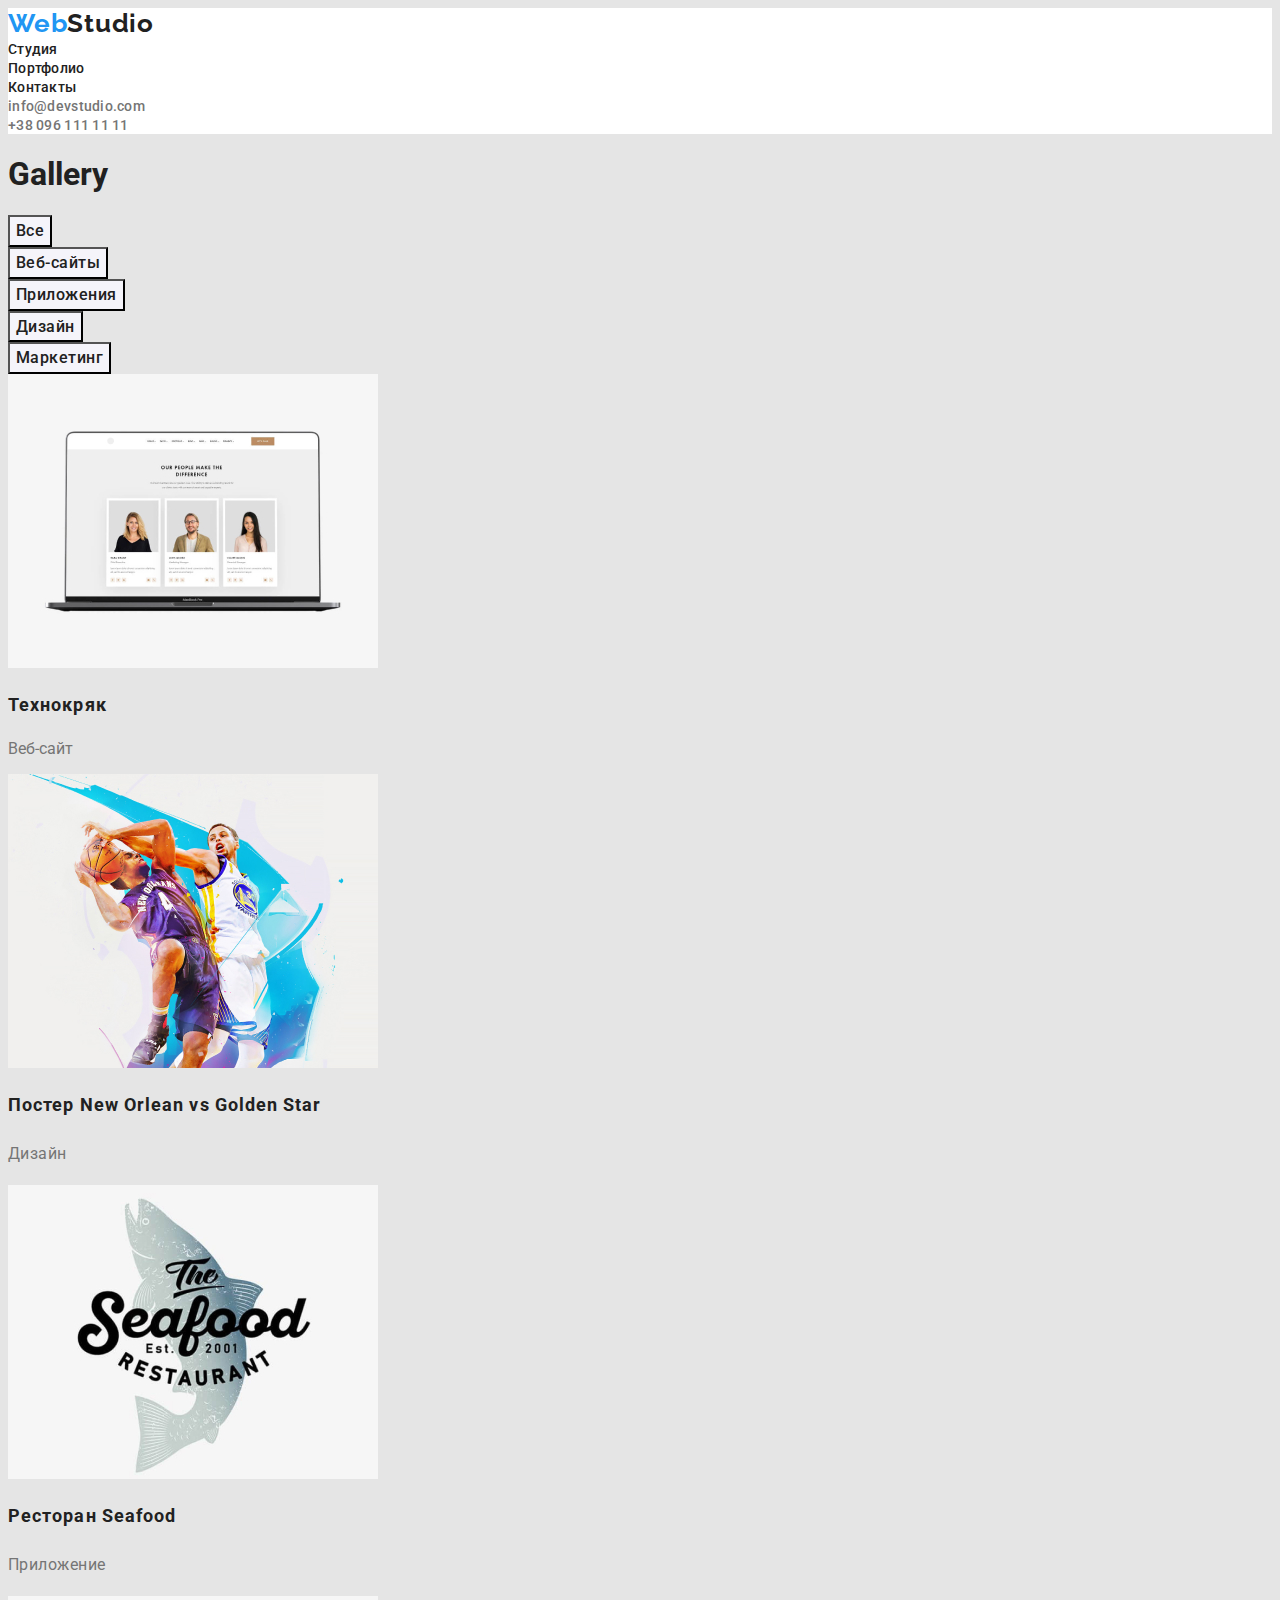
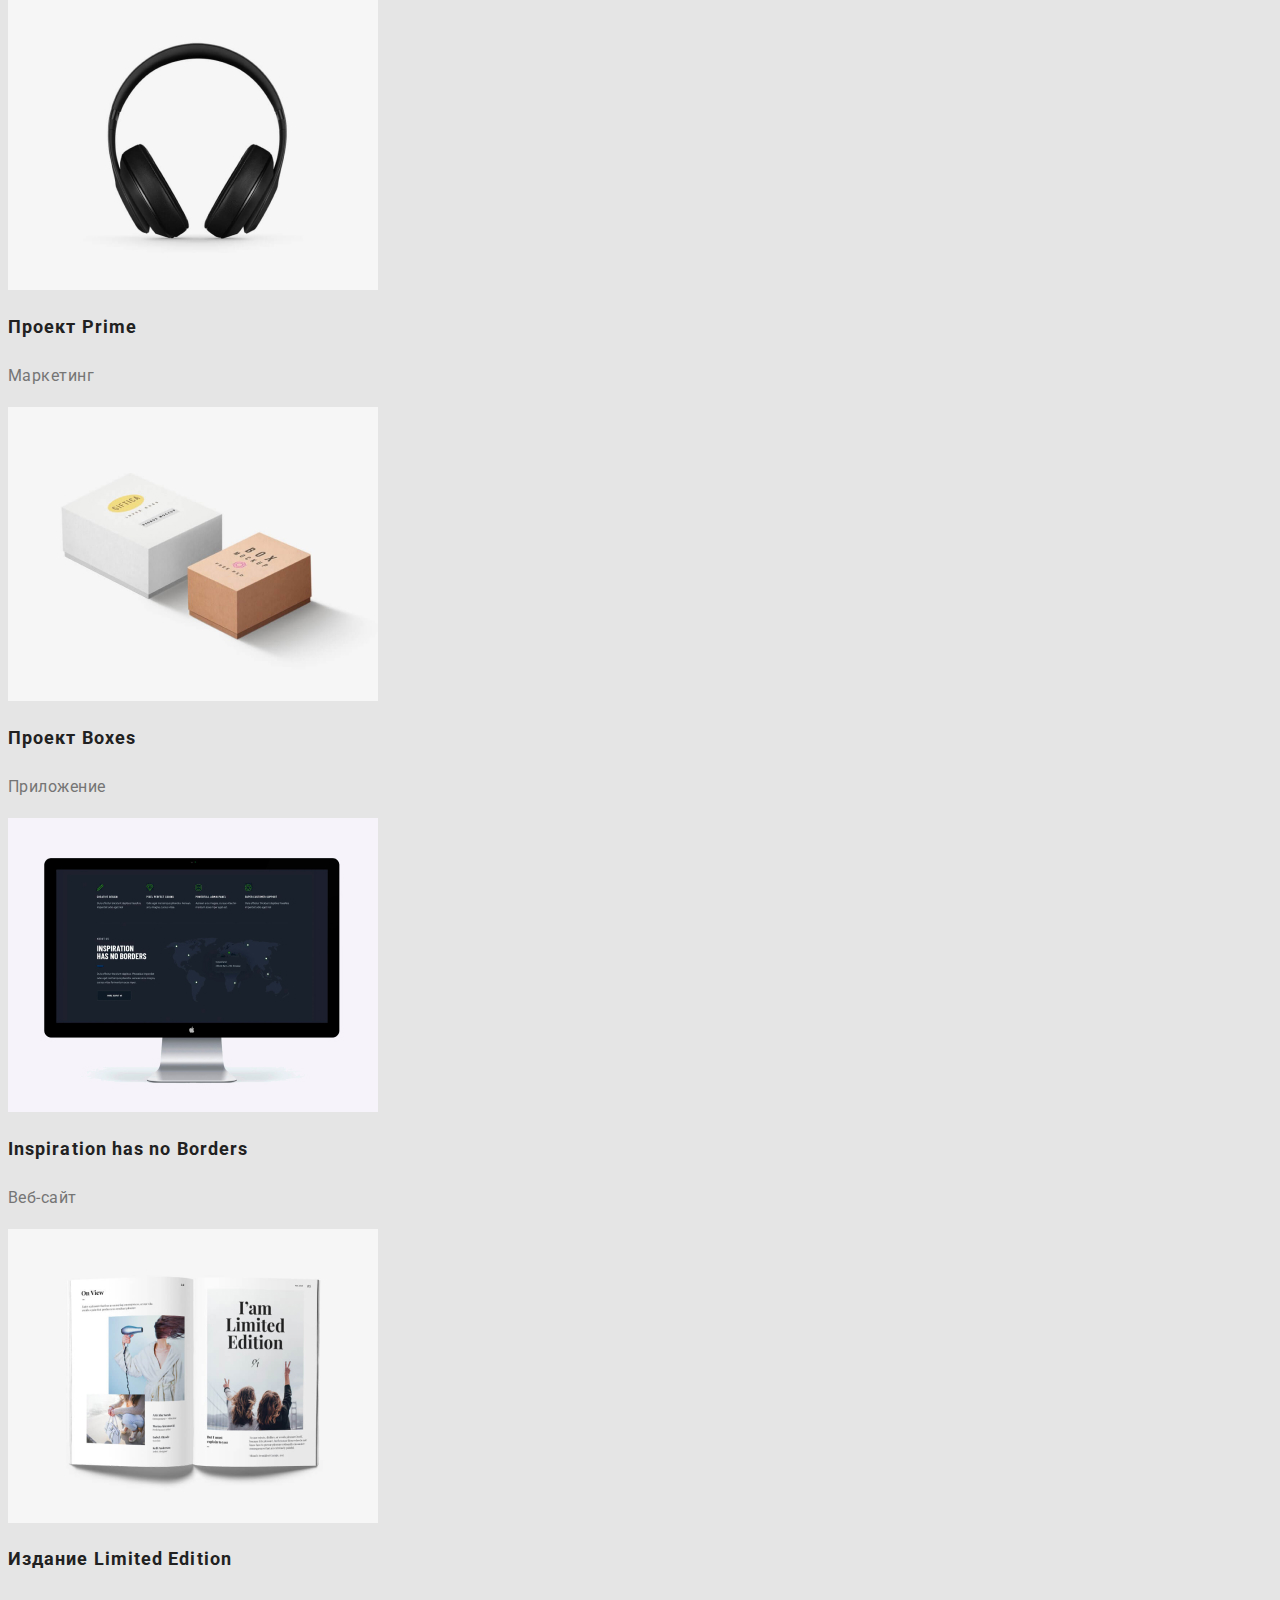
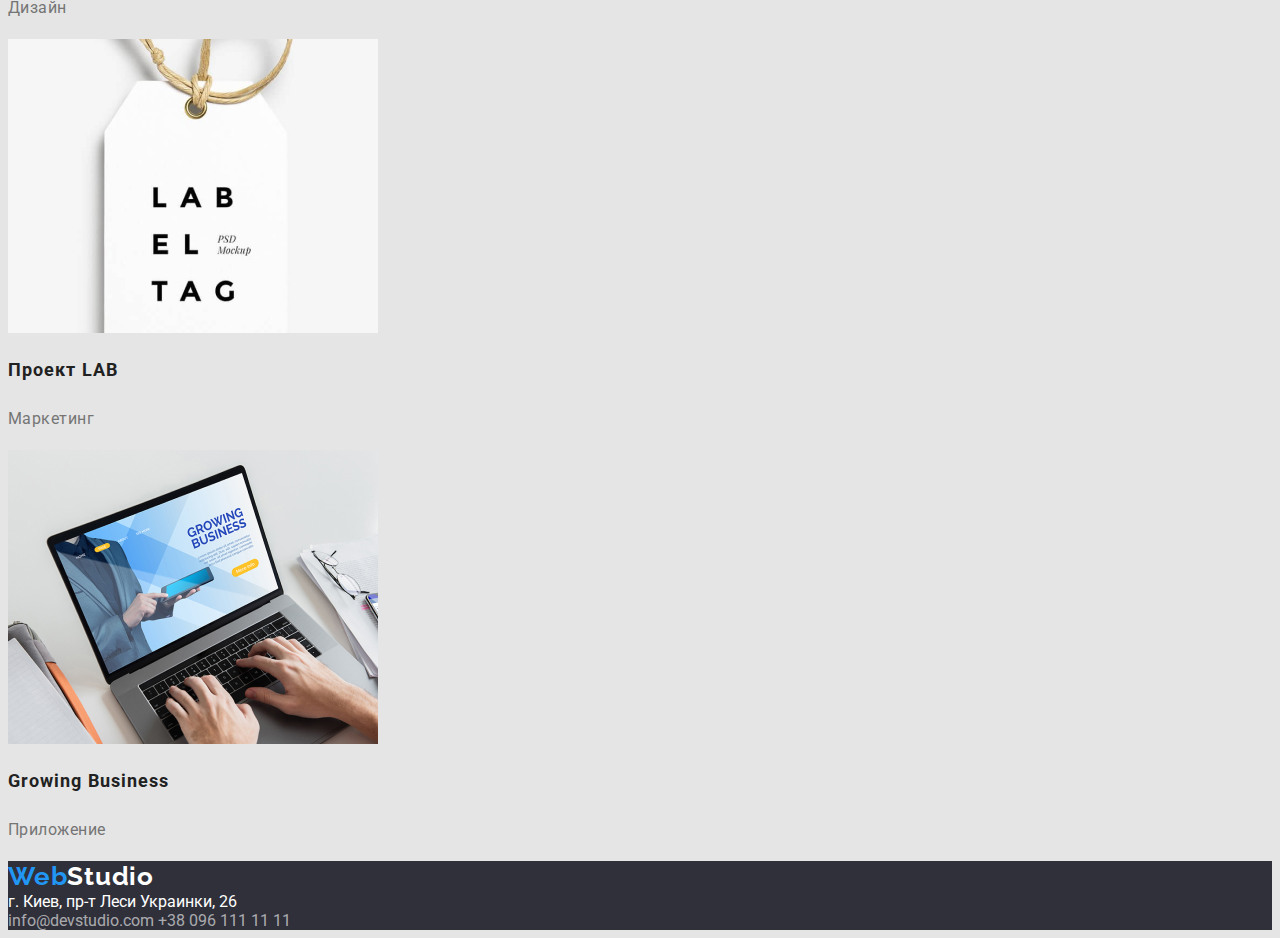
==== portfolio.html @ 5250d7eb "Добавляет разметку и стили ДЗ №2" ====
<!DOCTYPE html>
<html lang="ru">
<head>
    <meta charset="UTF-8">
    <meta name="viewport" content="width=device-width, initial-scale=1.0">
    <title>WebStudio</title>
    <link href="https://fonts.googleapis.com/css2?family=Raleway:wght@700&family=Roboto:wght@400;500;700;900&display=swap"
        rel="stylesheet">
    <link rel="stylesheet" href="./css/styles.css">
</head>
<body>
    <header>
        <nav>
            <a class="link logo header-logo" href="/"><span class="logo-color">Web</span>Studio </a>
    
            <ul class="navigation list">
                <li>
                    <a class="link" href="./index.html">Студия</a>
                </li>
                <li>
                    <a class="link" href="./portfolio.html">Портфолио</a>
                </li>
                <li>
                    <a class="link" href="">Контакты</a>
                </li>
            </ul>
        </nav>
        <ul class="contacts list">
            <li>
                <a class="link" href="mailto:info@devstudio.com">info@devstudio.com</a>
            </li>
            <li>
                <a class="link" href="tel:+380961111111">+38 096 111 11 11</a>
            </li>
        </ul>
    </header>

        <main>
            <section>
                <h1>Gallery</h1>
                <!--Filters-->
                <ul class="list">
                    <li>
                        <button type="button" class="filter-button">Все</button>
                    </li>
                    <li>
                        <button type="button" class="filter-button">Веб-сайты</button>
                    </li>
                    <li>
                        <button type="button" class="filter-button">Приложения</button>
                    </li>
                    <li>
                        <button type="button" class="filter-button">Дизайн</button>
                    </li>
                    <li>
                        <button type="button" class="filter-button">Маркетинг</button>
                    </li>
                </ul>

            <!--Gallery-->

                <ul class="list">
                    <li>
                        <a class="link" href="">
                            <img src="./images/techno.jpg" alt="Заставка проекта Технокряк">
                            <h2 class="example-title">Технокряк</h2>
                            <p class="text">Веб-сайт</p>
                        </a>
                    </li>
                    <li>
                        <a class="link" href="">
                            <img src="./images/ball.jpg" alt="Заставка проекта Постер New Orlean vs Golden Star">
                            <h2 class="example-title">Постер New Orlean vs Golden Star</h2>
                            <p class="exaple-text text">Дизайн</p>
                        </a>
                    </li>
                    <li>
                        <a class="link" href="">
                            <img src="./images/sea_food.jpg" alt="Заставка проекта Ресторан Seafood">
                            <h2 class="example-title">Ресторан Seafood</h2>
                            <p class="exaple-text text">Приложение</p>
                        </a>
                    </li>
                    <li>
                        <a class="link" href="">
                            <img src="./images/prime.jpg" alt="Заставка проекта Prime">
                            <h2 class="example-title">Проект Prime</h2>
                            <p class="exaple-text text">Маркетинг</p>
                        </a>
                    </li>
                    <li>
                        <a class="link" href="">
                            <img src="./images/boxes.jpg" alt="Заставка проекта Boxes">
                            <h2 class="example-title">Проект Boxes</h2>
                            <p class="exaple-text text">Приложение</p>
                        </a>
                    </li>
                    <li>
                        <a class="link" href="">
                            <img src="./images/monitor.jpg" alt="Заставка проекта Inspiration has no Borders">
                            <h2 class="example-title">Inspiration has no Borders</h2>
                            <p class="exaple-text text">Веб-сайт</p>
                        </a>
                    </li>
                    <li>
                        <a class="link" href="">
                            <img src="./images/limited.jpg" alt="Заставка проекта Издание Limited Edition">
                            <h2 class="example-title">Издание Limited Edition</h2>
                            <p class="exaple-text text">Дизайн</p>
                        </a>
                    </li>
                    <li>
                        <a class="link" href="">
                            <img src="./images/lab.jpg" alt="Заставка проекта LAB">
                            <h2 class="example-title">Проект LAB</h2>
                            <p class="exaple-text text">Маркетинг</p>
                        </a>
                    </li>
                    <li>
                        <a class="link" href="">
                            <img src="./images/growing.jpg" alt="Заставка проекта Growing Business">
                            <h2 class="example-title">Growing Business</h2>
                            <p class="exaple-text text">Приложение</p>
                        </a>
                    </li>
                </ul>
            </section>
        </main>

    <footer>
        <a class="link logo footer-logo" href="/"><span class="logo-color">Web</span>Studio </a>
        <address>
            <a class="address link" href="https://goo.gl/maps/uTAoeyb3CEd54Pja7" target="_blank">г. Киев, пр-т Леси
                Украинки, 26</a>
        </address>
        <a class="footer-contact link" href="mailto:info@devstudio.com">info@devstudio.com</a>
        <a class="footer-contact link" href="tel:+380961111111">+38 096 111 11 11</a>
    </footer>
</body>
</html>
---- css/styles.css ----
/* Палитра
цвет текста color: #757575;
цвет заголовков color: #212121;
цвет акцента color: #2196F3;
цвет фона main: #E5E5E5;
цвет шапки и заголовка героя:#FFFFFF;
цвет фона футера и геря: #2F303A;
цвет фильтров:#F5F4FA;
цвет контактов в футере:rgba(255, 255, 255, 0.6);
 */

:root {
  --primary-text-color: #757575;
  --title-text-color: #212121;
  --accent-color: #2196f3;
  --bg-main: #e5e5e5;
  --white: #ffffff;
  --footer-contact-color: rgba(255, 255, 255, 0.6);
  --bg-dark: #2f303a;
  --secondary-bg-color: #f5f4fa;
}

body {
  background-color: var(--bg-main);
  color: var(--title-text-color);
  font-family: 'Roboto', sans-serif;
}

header {
  background-color: var(--white);
}

.link {
  text-decoration: none;
}

.list {
  list-style: none;
  padding: 0;
  margin: 0;
}

.logo-color {
  color: var(--accent-color);
}

.logo {
  font-family: 'Raleway', sans-serif;
  font-weight: 700;
  font-size: 26px;
  line-height: 1.192;
  letter-spacing: 0.03em;
}
.header-logo {
  color: var(--title-text-color);
}

.navigation .link {
  color: var(--title-text-color);
}

.text {
  color: var(--primary-text-color);
}

.contacts .link {
  color: var(--primary-text-color);
}

.navigation .link,
.contacts .link {
  font-family: 'Roboto', sans-serif;
  font-weight: 500;
  font-size: 14px;
  line-height: 1.142;
  letter-spacing: 0.02em;
}

.navigation .link:hover,
.contacts .link:hover,
.navigation .link:focus,
.contacts .link:focus {
  color: var(--accent-color);
}

.address,
.footer-logo {
  color: var(--white);
}

.address {
  font-style: normal;
}
.footer-contact {
  color: var(--footer-contact-color);
}

.footer-contact:hover,
.address:hover,
.footer-contact:focus,
.address:focus {
  color: var(--accent-color);
}

footer {
  background-color: var(--bg-dark);
}

.hero-title,
.hero-button {
  color: var(--white);
}

.hero-title {
  font-weight: 900;
  font-size: 44px;
  line-height: 1.36;
  text-align: center;
  letter-spacing: 0.06em;
  text-transform: uppercase;
}

.hero-button {
  font-weight: 700;
  font-size: 16px;
  line-height: 1.87;

  color: var(--white);
  background-color: var(--accent-color);
}

.hero-button:hover,
.hero-button:focus {
  color: var(--accent-color);
  background-color: var(--white);
}

.hero {
  background-color: var(--bg-dark);
}

.benefit-title {
  font-weight: 700;
  font-size: 14px;
  line-height: 1.142;
  letter-spacing: 0.03em;
  text-transform: uppercase;
}

.benefit-text {
  font-size: 14px;
  line-height: 1.71;
  letter-spacing: 0.03em;
}

.team {
  background-color: var(--secondary-bg-color);
}

.work-title,
.team-title {
  font-weight: 700;
  font-size: 36px;
  line-height: 1.166;
  text-align: center;
  letter-spacing: 0.03em;
}

.name-title {
  font-weight: 500;
}

.name-title,
.profession {
  font-size: 16px;
  line-height: 1.1875;
  text-align: center;
  letter-spacing: 0.03em;
}

.filter-button {
  font-family: inherit;
  font-weight: 500;
  font-size: 16px;
  line-height: 1.62;
  text-align: center;
  letter-spacing: 0.03em;

  background-color: var(--secondary-bg-color);
  color: var(--title-text-color);
}

.filter-button:hover,
.filter-button:focus {
  background-color: var(--accent-color);
  color: var(--white);
}

.example-title {
  font-weight: 700;
  font-size: 18px;
  line-height: 2;
  letter-spacing: 0.06em;

  color: var(--title-text-color);
}

.exaple-text {
  font-size: 16px;
  line-height: 1.87;
  letter-spacing: 0.03em;
}
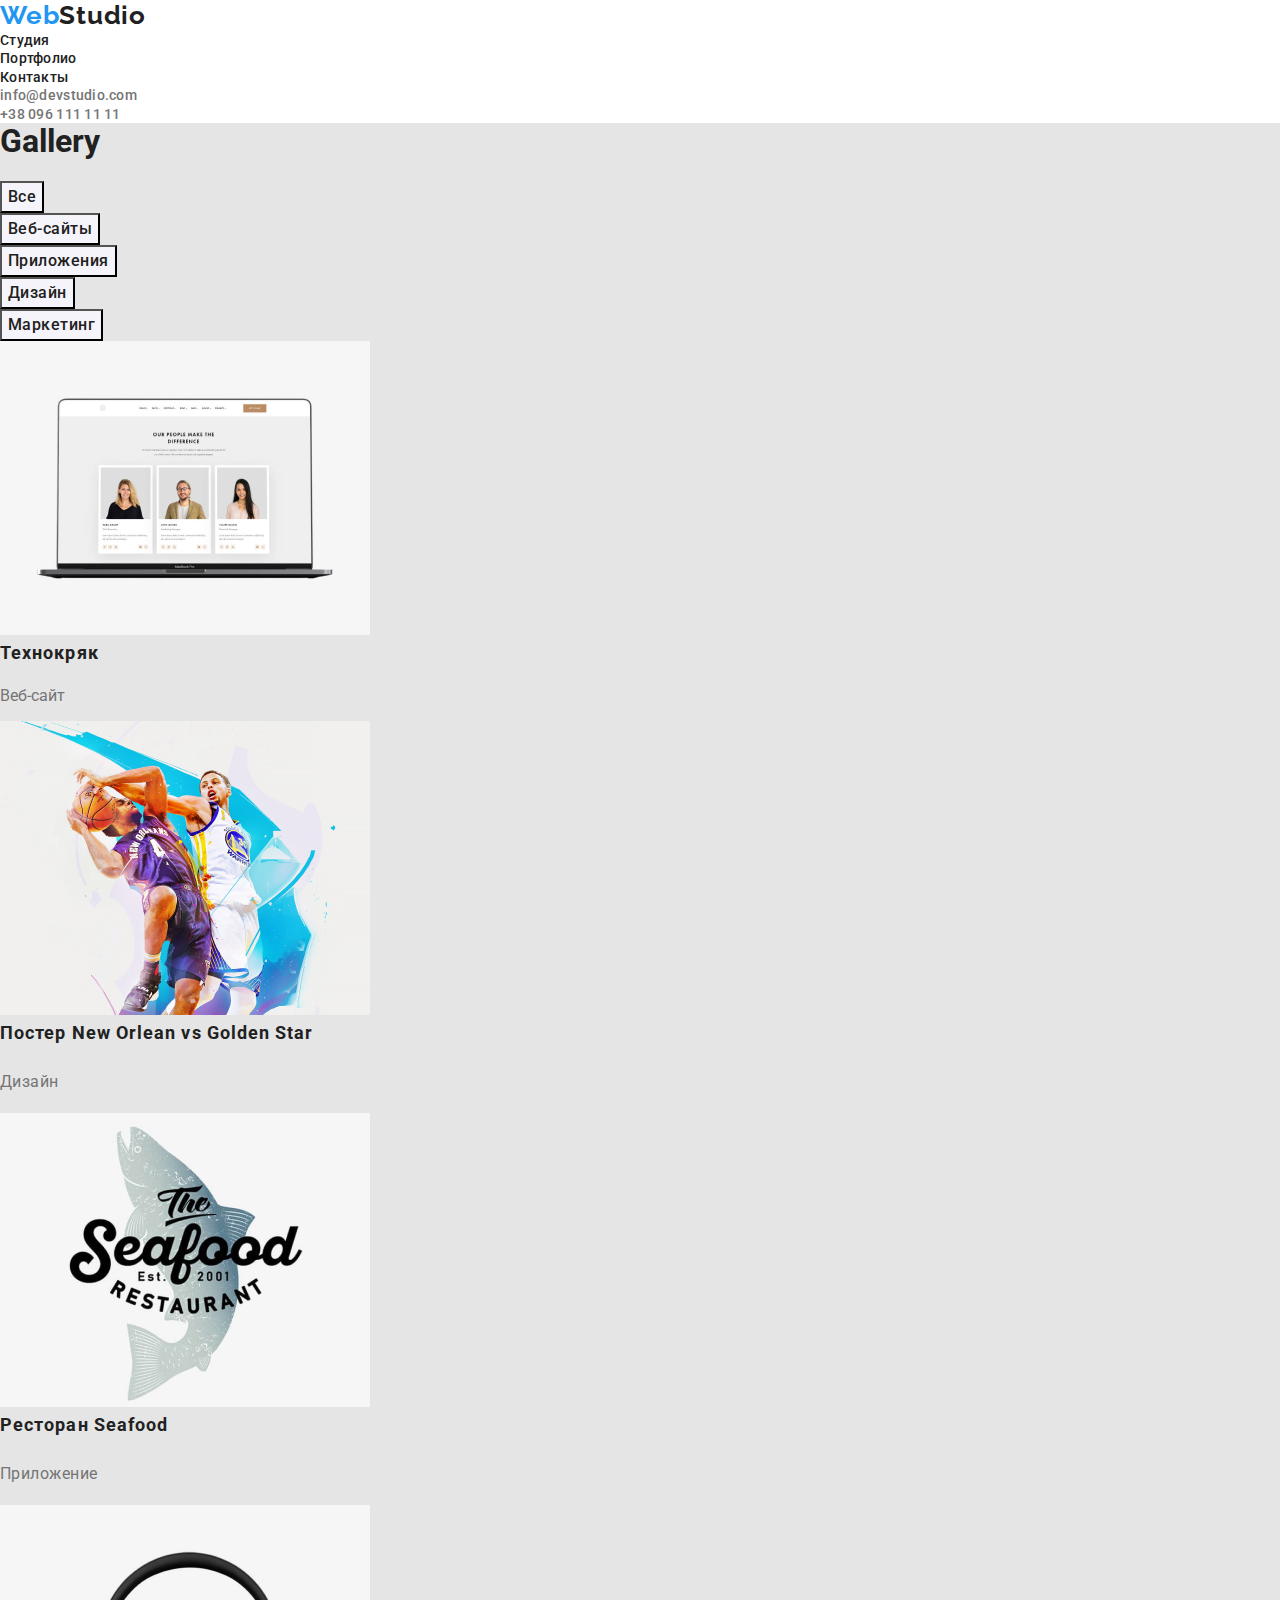
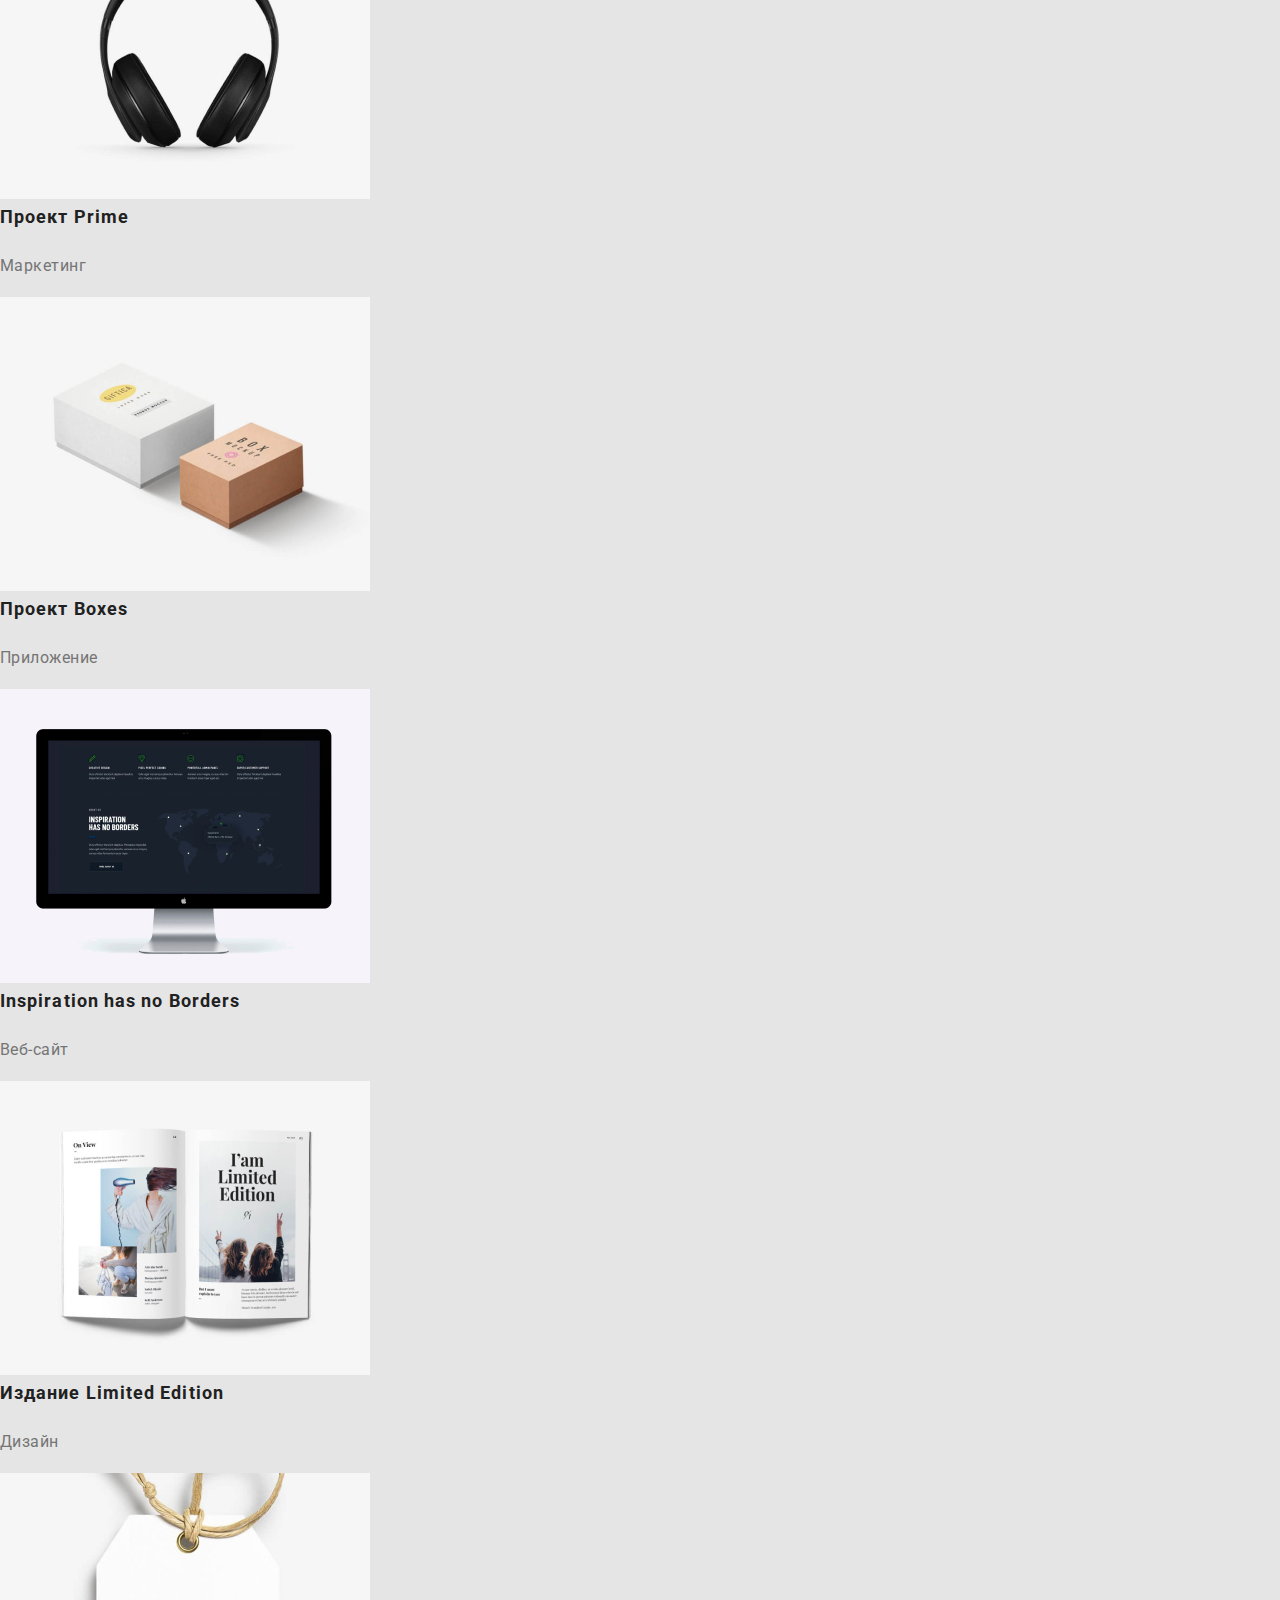
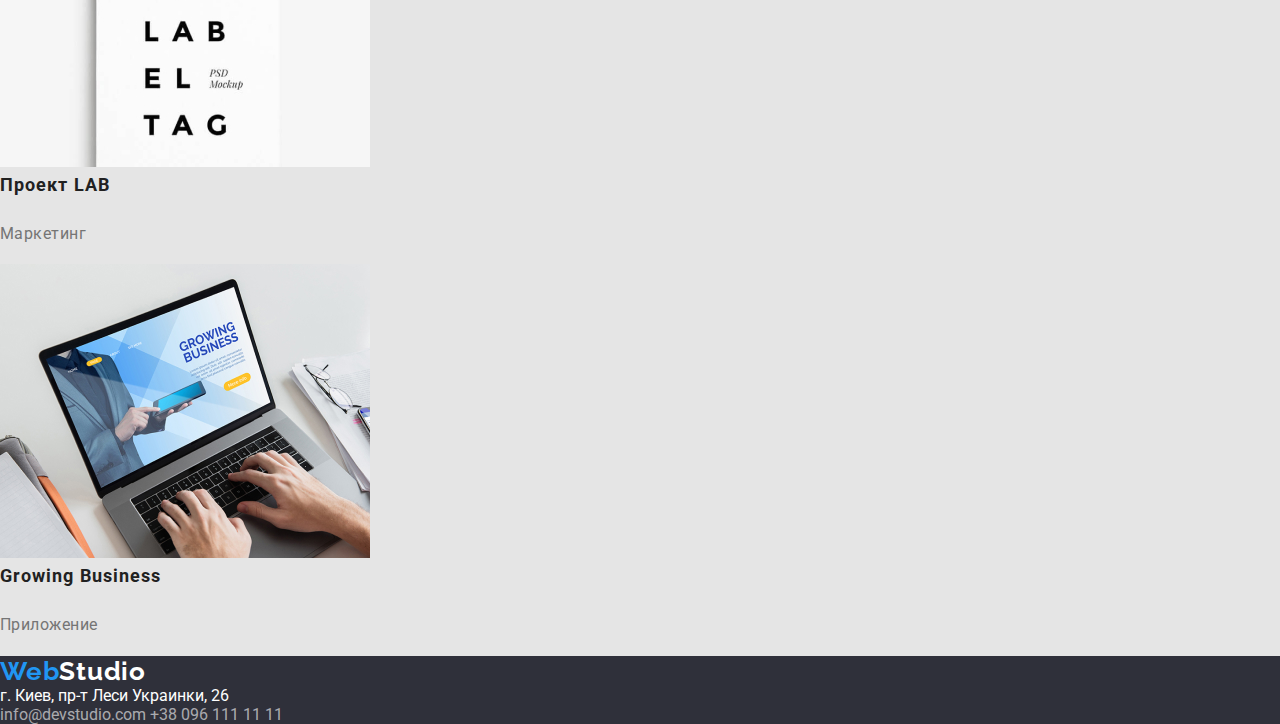
==== commit 70d5ca37: "Добавляет нормализацию" ====
--- a/portfolio.html
+++ b/portfolio.html
@@ -6,6 +6,7 @@
     <title>WebStudio</title>
     <link href="https://fonts.googleapis.com/css2?family=Raleway:wght@700&family=Roboto:wght@400;500;700;900&display=swap"
         rel="stylesheet">
+    <link rel="stylesheet" href="https://cdnjs.cloudflare.com/ajax/libs/modern-normalize/1.0.0/modern-normalize.css">
     <link rel="stylesheet" href="./css/styles.css">
 </head>
 <body>
--- a/css/styles.css
+++ b/css/styles.css
@@ -20,6 +20,30 @@
   --secondary-bg-color: #f5f4fa;
 }
 
+html {
+  box-sizing: border-box;
+}
+
+*,
+*::before,
+*::after {
+  box-sizing: inherit;
+}
+
+h1,
+h2,
+h3,
+h4,
+h5 {
+  margin-top: 0;
+}
+
+img {
+  display: block;
+  max-width: 100%;
+  height: auto;
+}
+
 body {
   background-color: var(--bg-main);
   color: var(--title-text-color);
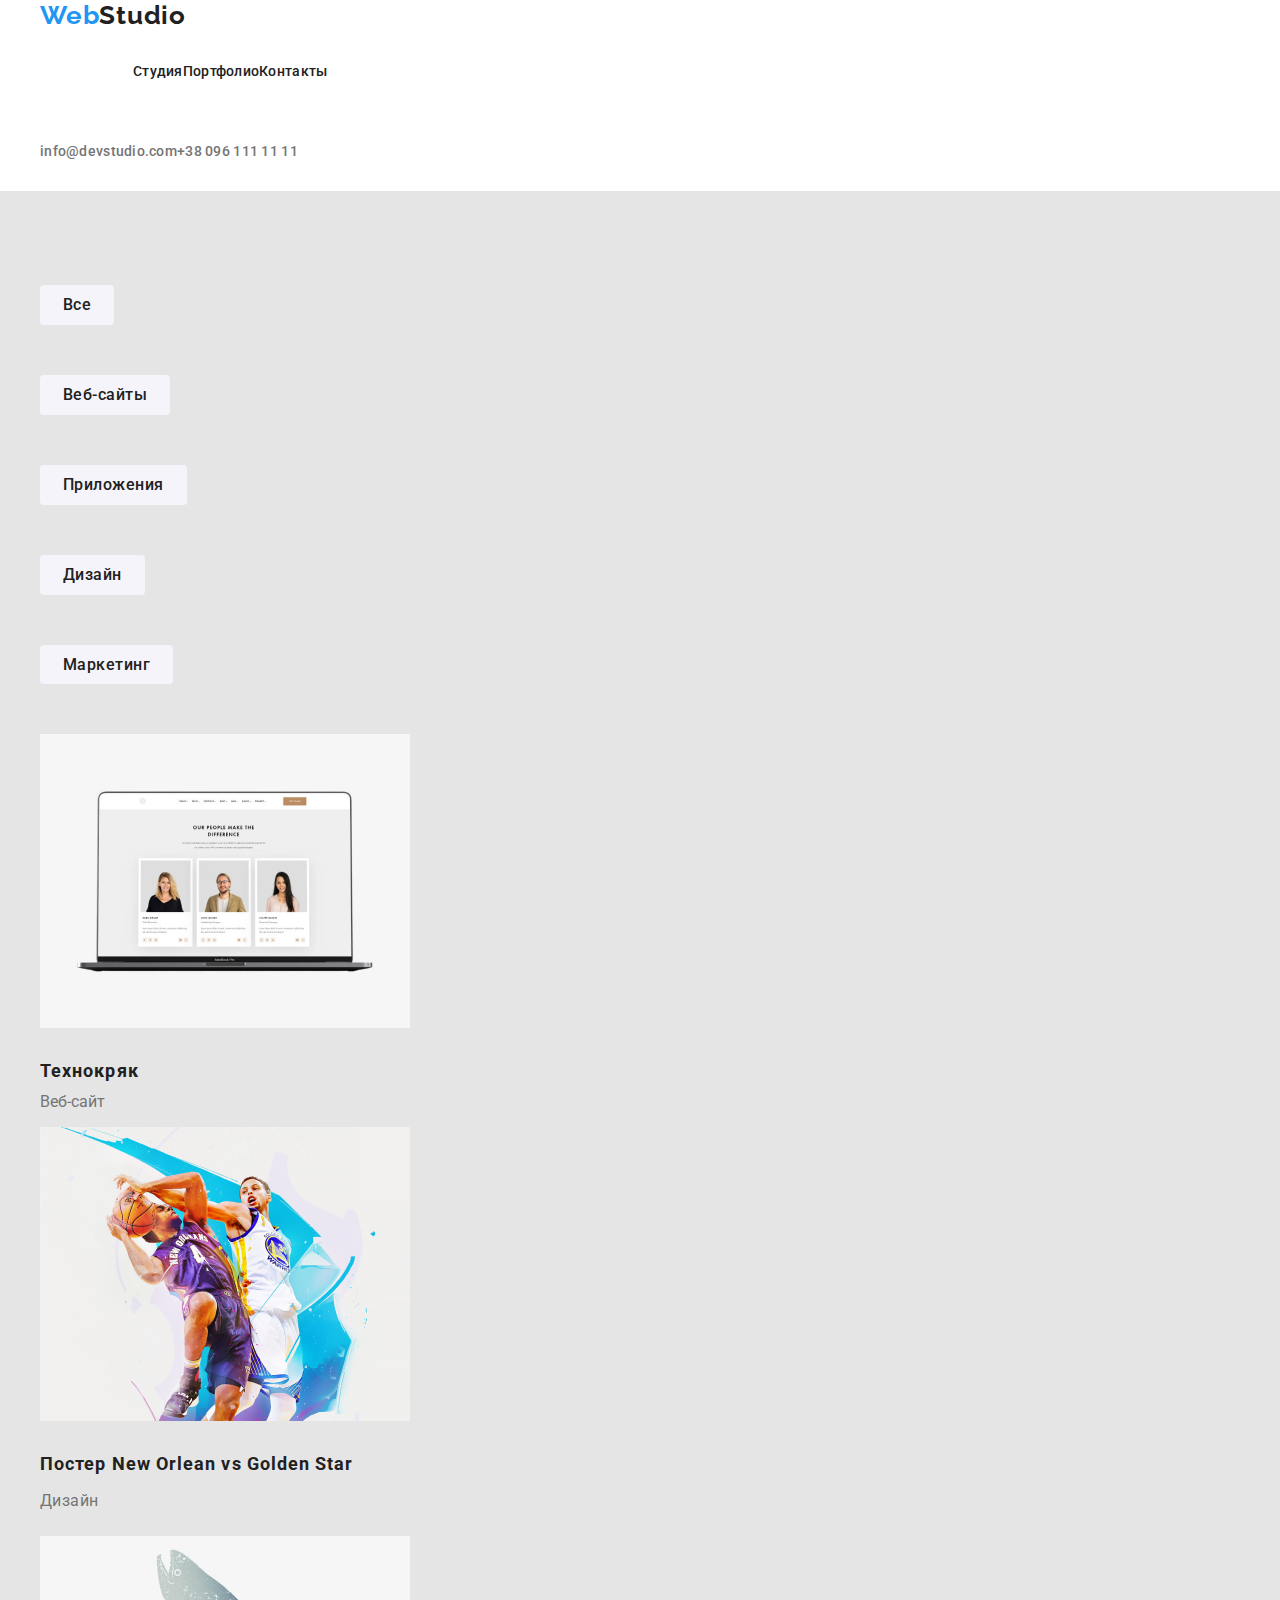
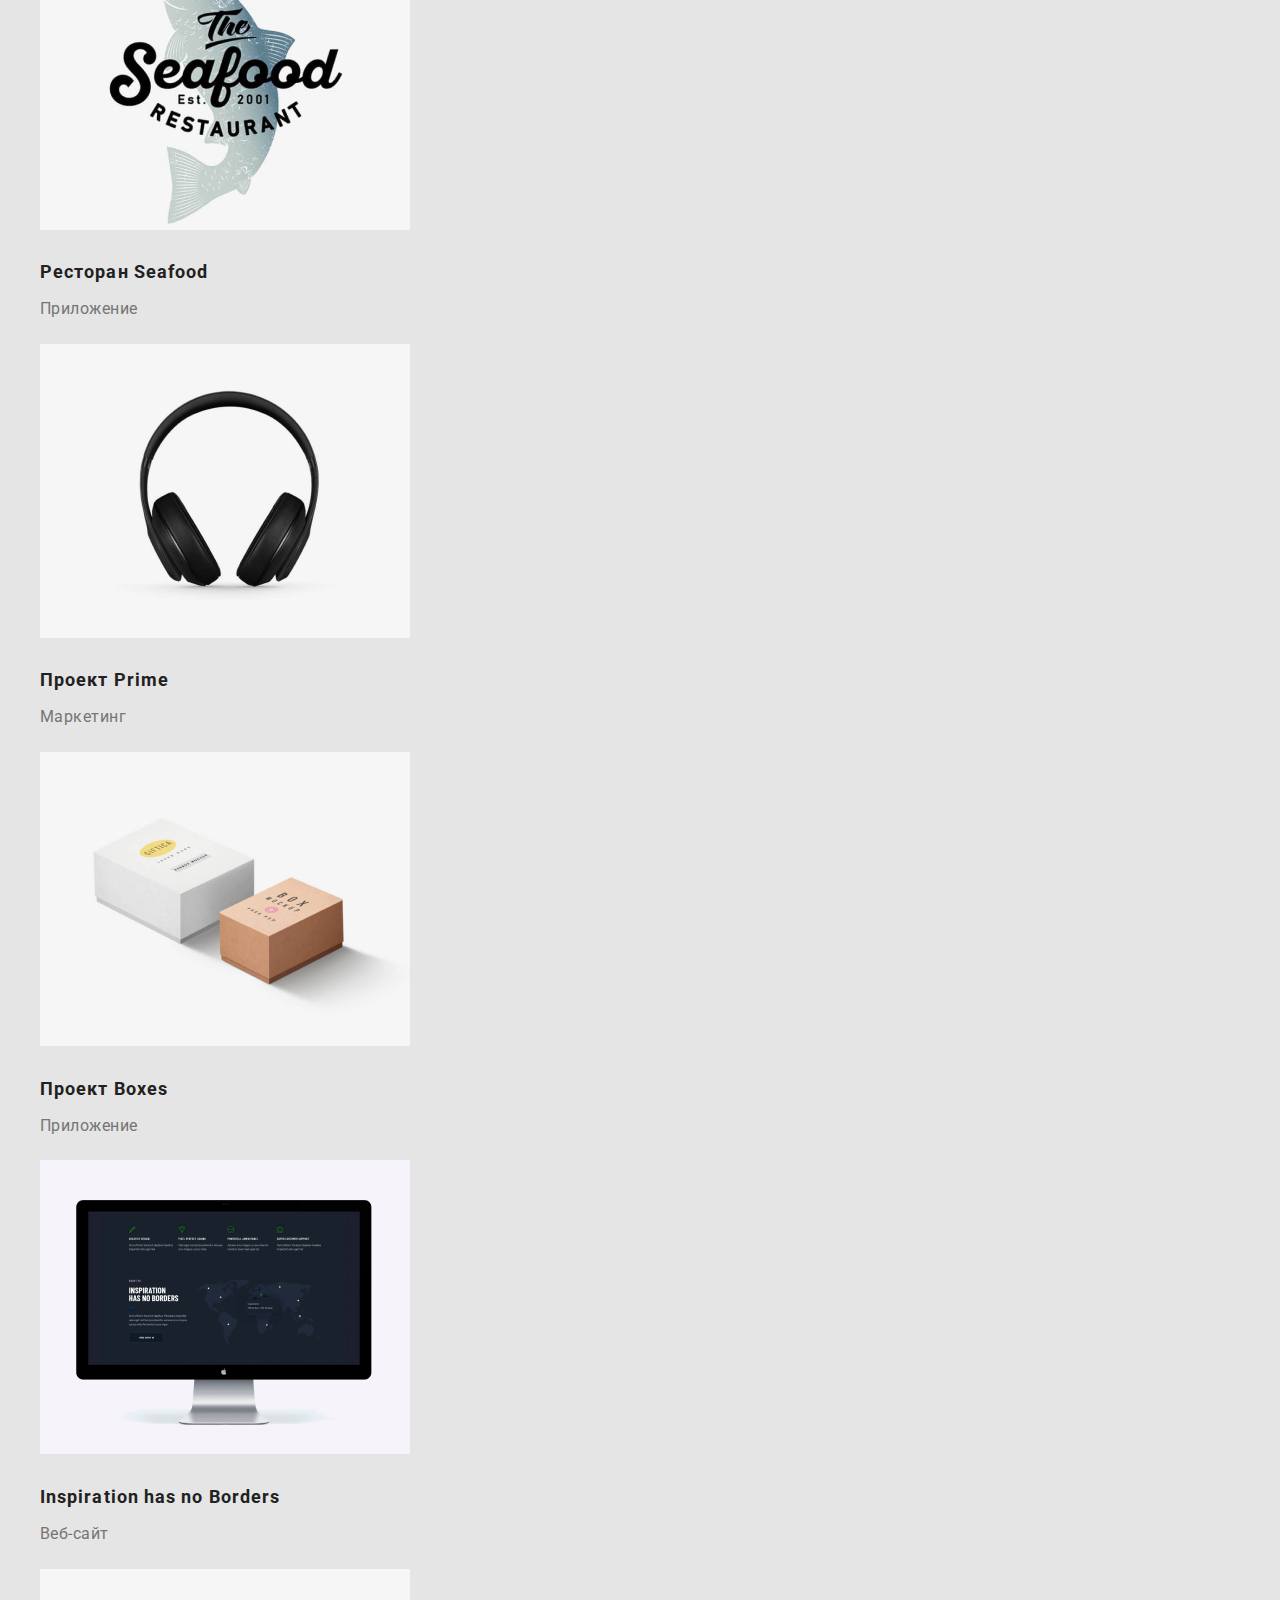
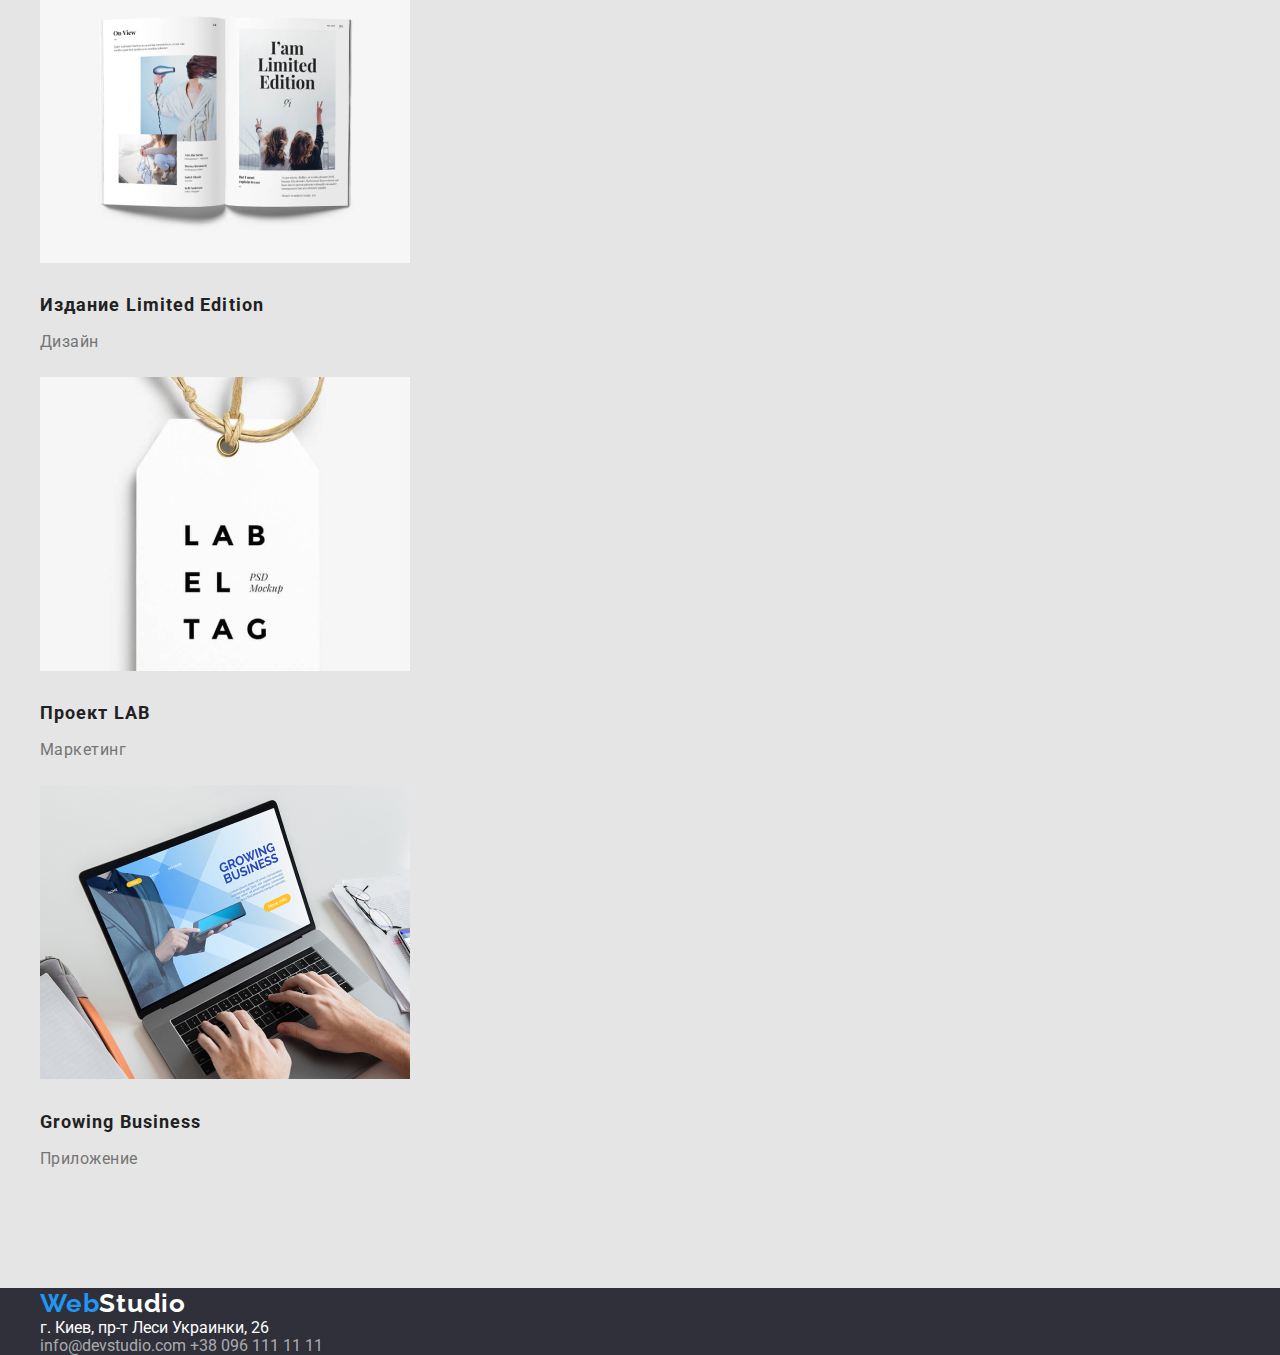
==== commit 4639f4d4: "Добавляет флекс в хедер и преимущества, размечает герои" ====
--- a/portfolio.html
+++ b/portfolio.html
@@ -11,34 +11,37 @@
 </head>
 <body>
     <header>
-        <nav>
-            <a class="link logo header-logo" href="/"><span class="logo-color">Web</span>Studio </a>
-    
-            <ul class="navigation list">
+        <div class="container">
+            <nav>
+                <a class="link logo header-logo" href="/"><span class="logo-color">Web</span>Studio
+                </a>
+                <ul class="navigation list">
+                    <li>
+                        <a class="link" href="./index.html">Студия</a>
+                    </li>
+                    <li>
+                        <a class="link" href="./portfolio.html">Портфолио</a>
+                    </li>
+                    <li>
+                        <a class="link" href="">Контакты</a>
+                    </li>
+                </ul>
+            </nav>
+            <ul class="contacts list">
                 <li>
-                    <a class="link" href="./index.html">Студия</a>
+                    <a class="link" href="mailto:info@devstudio.com">info@devstudio.com</a>
                 </li>
                 <li>
-                    <a class="link" href="./portfolio.html">Портфолио</a>
-                </li>
-                <li>
-                    <a class="link" href="">Контакты</a>
+                    <a class="link" href="tel:+380961111111">+38 096 111 11 11</a>
                 </li>
             </ul>
-        </nav>
-        <ul class="contacts list">
-            <li>
-                <a class="link" href="mailto:info@devstudio.com">info@devstudio.com</a>
-            </li>
-            <li>
-                <a class="link" href="tel:+380961111111">+38 096 111 11 11</a>
-            </li>
-        </ul>
+        </div>
     </header>
-
-        <main>
-            <section>
-                <h1>Gallery</h1>
+    
+    <main>
+        <section class="section">
+            <div class="container">
+                <h1 class="visually-hidden">Gallery</h1>
                 <!--Filters-->
                 <ul class="list">
                     <li>
@@ -57,85 +60,94 @@
                         <button type="button" class="filter-button">Маркетинг</button>
                     </li>
                 </ul>
-
-            <!--Gallery-->
-
+    
+                <!--Gallery-->
+    
                 <ul class="list">
                     <li>
                         <a class="link" href="">
-                            <img src="./images/techno.jpg" alt="Заставка проекта Технокряк">
+                            <img class="example-photo" src="./images/techno.jpg" alt="Заставка проекта Технокряк">
                             <h2 class="example-title">Технокряк</h2>
                             <p class="text">Веб-сайт</p>
                         </a>
                     </li>
                     <li>
                         <a class="link" href="">
-                            <img src="./images/ball.jpg" alt="Заставка проекта Постер New Orlean vs Golden Star">
+                            <img class="example-photo" src="./images/ball.jpg"
+                                alt="Заставка проекта Постер New Orlean vs Golden Star">
                             <h2 class="example-title">Постер New Orlean vs Golden Star</h2>
                             <p class="exaple-text text">Дизайн</p>
                         </a>
                     </li>
                     <li>
                         <a class="link" href="">
-                            <img src="./images/sea_food.jpg" alt="Заставка проекта Ресторан Seafood">
+                            <img class="example-photo" src="./images/sea_food.jpg" alt="Заставка проекта Ресторан Seafood">
                             <h2 class="example-title">Ресторан Seafood</h2>
                             <p class="exaple-text text">Приложение</p>
                         </a>
                     </li>
                     <li>
                         <a class="link" href="">
-                            <img src="./images/prime.jpg" alt="Заставка проекта Prime">
+                            <img class="example-photo" src="./images/prime.jpg" alt="Заставка проекта Prime">
                             <h2 class="example-title">Проект Prime</h2>
                             <p class="exaple-text text">Маркетинг</p>
                         </a>
                     </li>
                     <li>
                         <a class="link" href="">
-                            <img src="./images/boxes.jpg" alt="Заставка проекта Boxes">
+                            <img class="example-photo" src="./images/boxes.jpg" alt="Заставка проекта Boxes">
                             <h2 class="example-title">Проект Boxes</h2>
                             <p class="exaple-text text">Приложение</p>
                         </a>
                     </li>
                     <li>
                         <a class="link" href="">
-                            <img src="./images/monitor.jpg" alt="Заставка проекта Inspiration has no Borders">
+                            <img class="example-photo" src="./images/monitor.jpg"
+                                alt="Заставка проекта Inspiration has no Borders">
                             <h2 class="example-title">Inspiration has no Borders</h2>
                             <p class="exaple-text text">Веб-сайт</p>
                         </a>
                     </li>
                     <li>
                         <a class="link" href="">
-                            <img src="./images/limited.jpg" alt="Заставка проекта Издание Limited Edition">
+                            <img class="example-photo" src="./images/limited.jpg"
+                                alt="Заставка проекта Издание Limited Edition">
                             <h2 class="example-title">Издание Limited Edition</h2>
                             <p class="exaple-text text">Дизайн</p>
                         </a>
                     </li>
                     <li>
                         <a class="link" href="">
-                            <img src="./images/lab.jpg" alt="Заставка проекта LAB">
+                            <img class="example-photo" src="./images/lab.jpg" alt="Заставка проекта LAB">
                             <h2 class="example-title">Проект LAB</h2>
                             <p class="exaple-text text">Маркетинг</p>
                         </a>
                     </li>
                     <li>
                         <a class="link" href="">
-                            <img src="./images/growing.jpg" alt="Заставка проекта Growing Business">
+                            <img class="example-photo" src="./images/growing.jpg" alt="Заставка проекта Growing Business">
                             <h2 class="example-title">Growing Business</h2>
                             <p class="exaple-text text">Приложение</p>
                         </a>
                     </li>
                 </ul>
-            </section>
-        </main>
-
-    <footer>
-        <a class="link logo footer-logo" href="/"><span class="logo-color">Web</span>Studio </a>
-        <address>
-            <a class="address link" href="https://goo.gl/maps/uTAoeyb3CEd54Pja7" target="_blank">г. Киев, пр-т Леси
-                Украинки, 26</a>
-        </address>
-        <a class="footer-contact link" href="mailto:info@devstudio.com">info@devstudio.com</a>
-        <a class="footer-contact link" href="tel:+380961111111">+38 096 111 11 11</a>
-    </footer>
-</body>
+            </div>
+        </section>
+    </main>
+    
+        <footer>
+            <div class="container">
+                <a class="link logo footer-logo" href="/">
+                    <span class="logo-color">Web</span>Studio
+                </a>
+                <address>
+                    <a class="address link" href="https://goo.gl/maps/uTAoeyb3CEd54Pja7" target="_blank">г. Киев, пр-т Леси
+                        Украинки, 26</a>
+                </address>
+                <a class="footer-contact link" href="mailto:info@devstudio.com">info@devstudio.com</a>
+                <a class="footer-contact link" href="tel:+380961111111">+38 096 111 11 11</a>
+            </div>
+        </footer>
+        
+    </body>
 </html>--- a/css/styles.css
+++ b/css/styles.css
@@ -34,12 +34,13 @@
 h2,
 h3,
 h4,
-h5 {
+h5,
+p {
   margin-top: 0;
 }
 
 img {
-  display: block;
+  display: inline-block;
   max-width: 100%;
   height: auto;
 }
@@ -64,6 +65,14 @@
   margin: 0;
 }
 
+.container {
+  width: 1230px;
+  padding-right: 15px;
+  padding-left: 15px;
+  margin-right: auto;
+  margin-left: auto;
+}
+
 .logo-color {
   color: var(--accent-color);
 }
@@ -79,12 +88,35 @@
   color: var(--title-text-color);
 }
 
-.navigation .link {
+.navigation {
+  display: flex;
+  margin-left: 93px;
+}
+
+.navigation .item:not(:last-child) {
+  margin-right: 50px;
+}
+
+.navigation .link,
+.contacts .link {
+  display: block;
+  padding-top: 32px;
+  padding-bottom: 32px;
+
   color: var(--title-text-color);
 }
 
 .text {
   color: var(--primary-text-color);
+}
+
+.contacts {
+  display: flex;
+  margin-left: auto;
+}
+
+.contacts .item + .item {
+  margin-left: 50px;
 }
 
 .contacts .link {
@@ -107,16 +139,35 @@
   color: var(--accent-color);
 }
 
+.main-nav {
+  display: flex;
+  align-items: center;
+}
+
+.header-wrap {
+  display: flex;
+  align-items: center;
+}
+
 .address,
 .footer-logo {
   color: var(--white);
 }
 
+.footer-logo {
+  margin-bottom: 20px;
+}
+
 .address {
   font-style: normal;
 }
 .footer-contact {
   color: var(--footer-contact-color);
+}
+
+.address,
+.footer-contact:not(:last-child) {
+  margin-bottom: 9px;
 }
 
 .footer-contact:hover,
@@ -130,21 +181,38 @@
   background-color: var(--bg-dark);
 }
 
+.hero-content {
+  padding-top: 200px;
+  padding-right: 452px;
+  padding-bottom: 200px;
+  padding-left: 452px;
+}
+
 .hero-title,
 .hero-button {
   color: var(--white);
 }
 
 .hero-title {
+  margin-bottom: 30px;
+
   font-weight: 900;
   font-size: 44px;
   line-height: 1.36;
-  text-align: center;
   letter-spacing: 0.06em;
   text-transform: uppercase;
+  text-align: center;
 }
 
 .hero-button {
+  display: inline-block;
+  padding-top: 10px;
+  padding-right: 32px;
+  padding-bottom: 10px;
+  padding-left: 32px;
+  border: 1px solid var(--accent-color);
+  border-radius: 4px;
+
   font-weight: 700;
   font-size: 16px;
   line-height: 1.87;
@@ -161,9 +229,30 @@
 
 .hero {
   background-color: var(--bg-dark);
+  text-align: center;
+}
+
+.visually-hidden {
+  position: absolute !important;
+  clip: rect(1px 1px 1px 1px);
+  clip: rect(1px, 1px, 1px, 1px);
+  padding: 0 !important;
+  border: 0 !important;
+  height: 1px !important;
+  width: 1px !important;
+  overflow: hidden;
+}
+
+.section:not(:nth-child(3)) {
+  padding-top: 94px;
+}
+.section {
+  padding-bottom: 94px;
 }
 
 .benefit-title {
+  margin-bottom: 10px;
+
   font-weight: 700;
   font-size: 14px;
   line-height: 1.142;
@@ -172,17 +261,41 @@
 }
 
 .benefit-text {
+  margin-bottom: 0;
   font-size: 14px;
   line-height: 1.71;
   letter-spacing: 0.03em;
 }
 
+.benefit-list {
+  display: flex;
+  flex-wrap: wrap;
+}
+
+.benefit-list .item {
+  width: 270px;
+}
+
+.benefit-list .item + .item {
+  margin-left: 30px;
+}
+
 .team {
   background-color: var(--secondary-bg-color);
 }
 
+.team-photo {
+  margin-bottom: 30px;
+}
+
+.name-title {
+  margin-bottom: 10px;
+}
+
 .work-title,
 .team-title {
+  margin-bottom: 50px;
+
   font-weight: 700;
   font-size: 36px;
   line-height: 1.166;
@@ -202,7 +315,15 @@
   letter-spacing: 0.03em;
 }
 
+.profession {
+  margin-bottom: 30px;
+}
+
 .filter-button {
+  display: inline-block;
+  padding: 6px 22px;
+  margin-bottom: 50px;
+
   font-family: inherit;
   font-weight: 500;
   font-size: 16px;
@@ -212,15 +333,26 @@
 
   background-color: var(--secondary-bg-color);
   color: var(--title-text-color);
+  border: 1px solid transparent;
+  border-radius: 4px;
 }
 
 .filter-button:hover,
 .filter-button:focus {
   background-color: var(--accent-color);
   color: var(--white);
+
+  box-shadow: 0px 3px 1px rgba(0, 0, 0, 0.1), 0px 1px 2px rgba(0, 0, 0, 0.08),
+    0px 2px 2px rgba(0, 0, 0, 0.12);
+}
+
+.example-photo {
+  margin-bottom: 20px;
 }
 
 .example-title {
+  margin-bottom: 4px;
+
   font-weight: 700;
   font-size: 18px;
   line-height: 2;
@@ -230,6 +362,8 @@
 }
 
 .exaple-text {
+  margin-bottom: 20px;
+
   font-size: 16px;
   line-height: 1.87;
   letter-spacing: 0.03em;
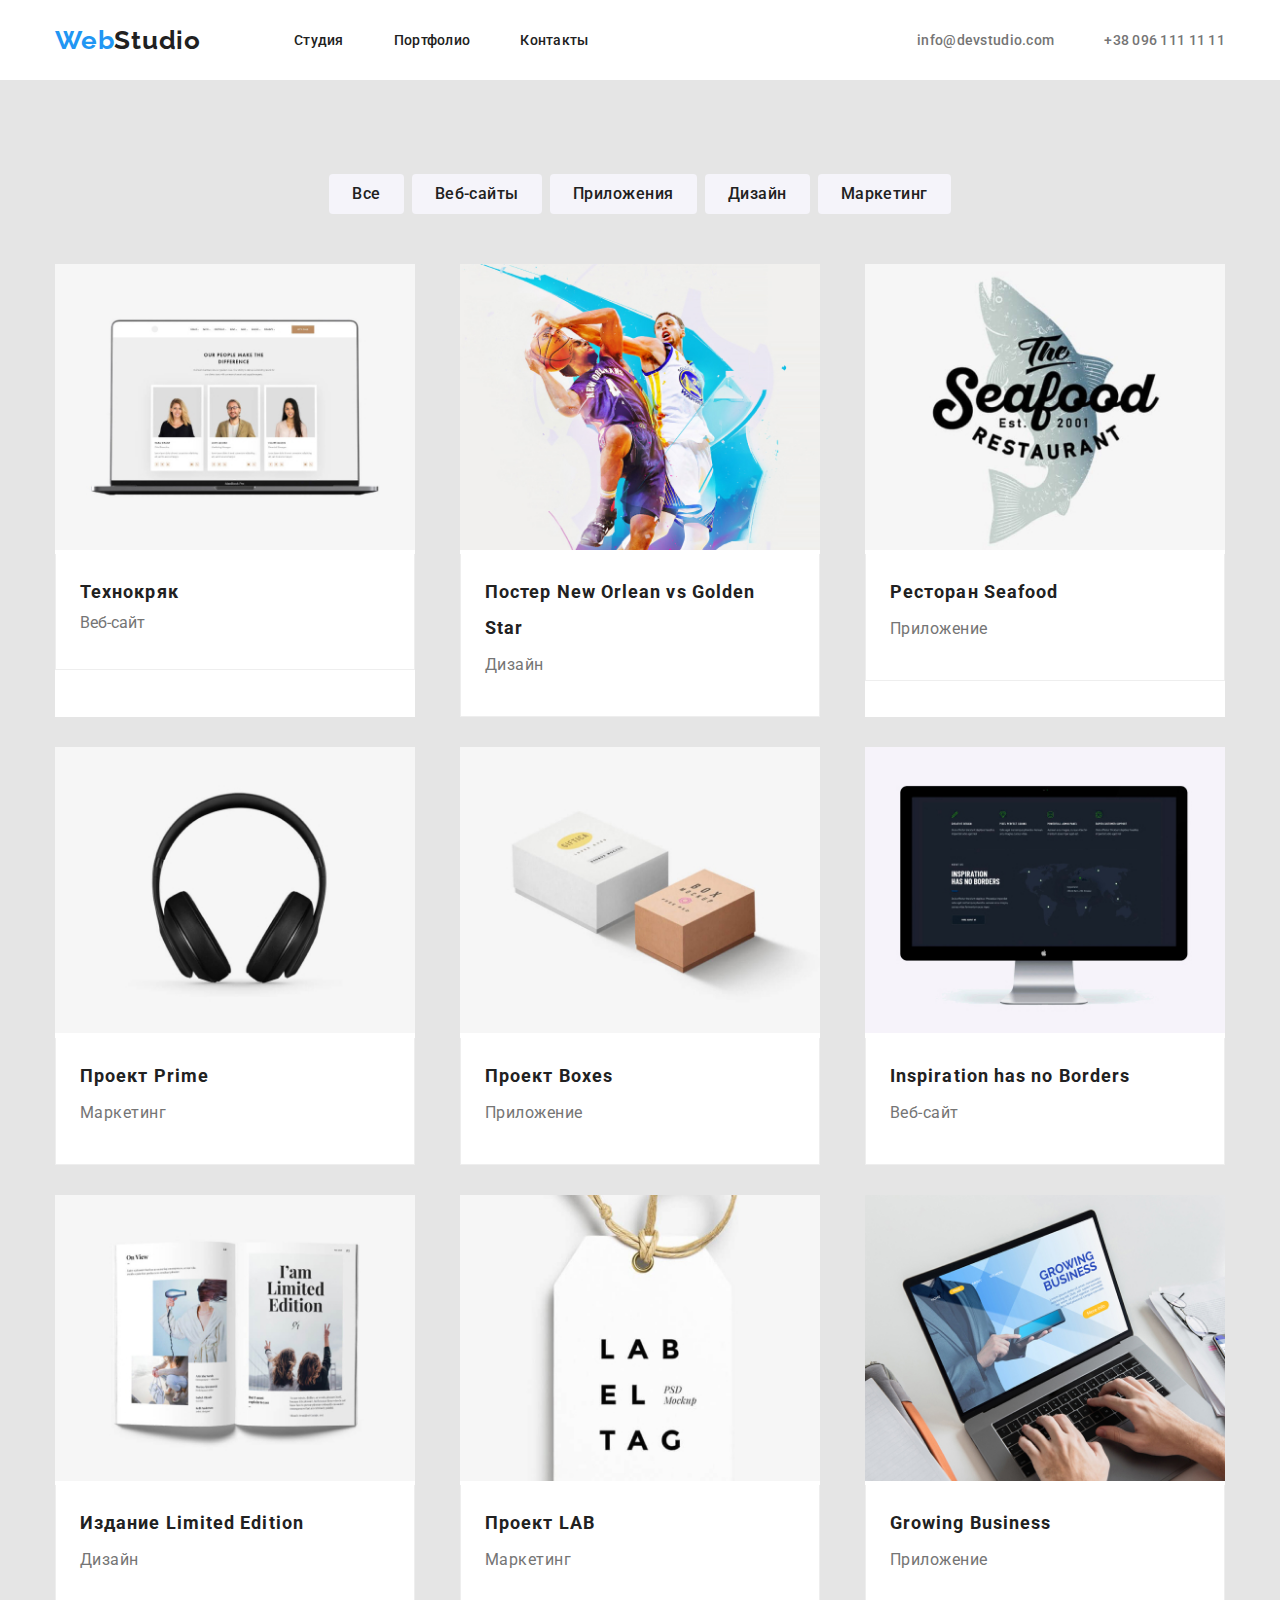
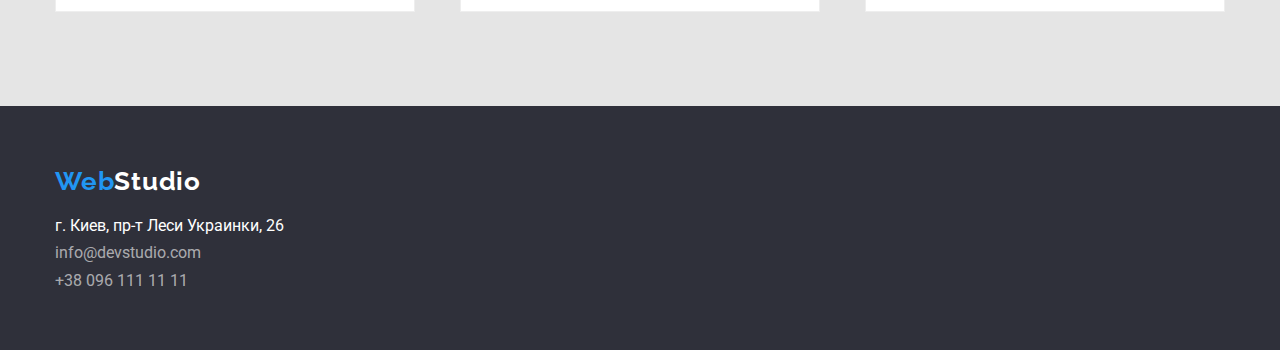
==== commit 30903d3e: "Добавляет флекс боксы на страницу Студии и Портфолио" ====
--- a/portfolio.html
+++ b/portfolio.html
@@ -1,153 +1,187 @@
 <!DOCTYPE html>
 <html lang="ru">
+
 <head>
     <meta charset="UTF-8">
     <meta name="viewport" content="width=device-width, initial-scale=1.0">
     <title>WebStudio</title>
-    <link href="https://fonts.googleapis.com/css2?family=Raleway:wght@700&family=Roboto:wght@400;500;700;900&display=swap"
+    <link
+        href="https://fonts.googleapis.com/css2?family=Raleway:wght@700&family=Roboto:wght@400;500;700;900&display=swap"
         rel="stylesheet">
     <link rel="stylesheet" href="https://cdnjs.cloudflare.com/ajax/libs/modern-normalize/1.0.0/modern-normalize.css">
     <link rel="stylesheet" href="./css/styles.css">
 </head>
+
 <body>
     <header>
-        <div class="container">
-            <nav>
+        <div class="container header-wrap">
+            <nav class="main-nav">
                 <a class="link logo header-logo" href="/"><span class="logo-color">Web</span>Studio
                 </a>
                 <ul class="navigation list">
-                    <li>
+                    <li class="item">
                         <a class="link" href="./index.html">Студия</a>
                     </li>
-                    <li>
+                    <li class="item">
                         <a class="link" href="./portfolio.html">Портфолио</a>
                     </li>
-                    <li>
+                    <li class="item">
                         <a class="link" href="">Контакты</a>
                     </li>
                 </ul>
             </nav>
             <ul class="contacts list">
-                <li>
+                <li class="item">
                     <a class="link" href="mailto:info@devstudio.com">info@devstudio.com</a>
                 </li>
-                <li>
+                <li class="item">
                     <a class="link" href="tel:+380961111111">+38 096 111 11 11</a>
                 </li>
             </ul>
         </div>
     </header>
-    
+
     <main>
         <section class="section">
             <div class="container">
                 <h1 class="visually-hidden">Gallery</h1>
                 <!--Filters-->
-                <ul class="list">
-                    <li>
+                <ul class="list filter-list">
+                    <li class="item">
                         <button type="button" class="filter-button">Все</button>
                     </li>
-                    <li>
+                    <li class="item">
                         <button type="button" class="filter-button">Веб-сайты</button>
                     </li>
-                    <li>
+                    <li class="item">
                         <button type="button" class="filter-button">Приложения</button>
                     </li>
-                    <li>
+                    <li class="item">
                         <button type="button" class="filter-button">Дизайн</button>
                     </li>
-                    <li>
+                    <li class="item">
                         <button type="button" class="filter-button">Маркетинг</button>
                     </li>
                 </ul>
-    
+
                 <!--Gallery-->
-    
-                <ul class="list">
-                    <li>
+
+                <ul class="list examples">
+                    <li class="item">
                         <a class="link" href="">
-                            <img class="example-photo" src="./images/techno.jpg" alt="Заставка проекта Технокряк">
-                            <h2 class="example-title">Технокряк</h2>
-                            <p class="text">Веб-сайт</p>
+                            <img class="example-photo" src="./images/techno.jpg" alt="Заставка проекта Технокряк"
+                                width="370" height="294">
+                            <div class="example-content">
+                                <h2 class="example-title">Технокряк</h2>
+                                <p class="text">Веб-сайт</p>
+                            </div>
                         </a>
                     </li>
-                    <li>
+                    <li class="item">
                         <a class="link" href="">
                             <img class="example-photo" src="./images/ball.jpg"
-                                alt="Заставка проекта Постер New Orlean vs Golden Star">
-                            <h2 class="example-title">Постер New Orlean vs Golden Star</h2>
-                            <p class="exaple-text text">Дизайн</p>
+                                alt="Заставка проекта Постер New Orlean vs Golden Star" width="370" height="294">
+                            <div class="example-content">
+                                <h2 class="example-title">Постер New Orlean vs Golden Star</h2>
+                                <p class="exaple-text text">Дизайн</p>
+                            </div>
                         </a>
                     </li>
-                    <li>
+                    <li class="item">
                         <a class="link" href="">
-                            <img class="example-photo" src="./images/sea_food.jpg" alt="Заставка проекта Ресторан Seafood">
-                            <h2 class="example-title">Ресторан Seafood</h2>
-                            <p class="exaple-text text">Приложение</p>
+                            <img class="example-photo" src="./images/sea_food.jpg"
+                                alt="Заставка проекта Ресторан Seafood" width="370" height="294">
+                            <div class="example-content">
+                                <h2 class="example-title">Ресторан Seafood</h2>
+                                <p class="exaple-text text">Приложение</p>
+                            </div>
                         </a>
                     </li>
-                    <li>
+                    <li class="item">
                         <a class="link" href="">
-                            <img class="example-photo" src="./images/prime.jpg" alt="Заставка проекта Prime">
-                            <h2 class="example-title">Проект Prime</h2>
-                            <p class="exaple-text text">Маркетинг</p>
+                            <img class="example-photo" src="./images/prime.jpg" alt="Заставка проекта Prime" width="370"
+                                height="294">
+                            <div class="example-content">
+                                <h2 class="example-title">Проект Prime</h2>
+                                <p class="exaple-text text">Маркетинг</p>
+                            </div>
+
                         </a>
                     </li>
-                    <li>
+                    <li class="item">
                         <a class="link" href="">
-                            <img class="example-photo" src="./images/boxes.jpg" alt="Заставка проекта Boxes">
-                            <h2 class="example-title">Проект Boxes</h2>
-                            <p class="exaple-text text">Приложение</p>
+                            <img class="example-photo" src="./images/boxes.jpg" alt="Заставка проекта Boxes" width="370"
+                                height="294">
+                            <div class="example-content">
+                                <h2 class="example-title">Проект Boxes</h2>
+                                <p class="exaple-text text">Приложение</p>
+                            </div>
+
                         </a>
                     </li>
-                    <li>
+                    <li class="item">
                         <a class="link" href="">
                             <img class="example-photo" src="./images/monitor.jpg"
-                                alt="Заставка проекта Inspiration has no Borders">
-                            <h2 class="example-title">Inspiration has no Borders</h2>
-                            <p class="exaple-text text">Веб-сайт</p>
+                                alt="Заставка проекта Inspiration has no Borders" width="370" height="294">
+                            <div class="example-content">
+                                <h2 class="example-title">Inspiration has no Borders</h2>
+                                <p class="exaple-text text">Веб-сайт</p>
+                            </div>
+
                         </a>
                     </li>
-                    <li>
+                    <li class="item">
                         <a class="link" href="">
                             <img class="example-photo" src="./images/limited.jpg"
-                                alt="Заставка проекта Издание Limited Edition">
-                            <h2 class="example-title">Издание Limited Edition</h2>
-                            <p class="exaple-text text">Дизайн</p>
+                                alt="Заставка проекта Издание Limited Edition" width="370" height="294">
+                            <div class="example-content">
+                                <h2 class="example-title">Издание Limited Edition</h2>
+                                <p class="exaple-text text">Дизайн</p>
+                            </div>
+
                         </a>
                     </li>
-                    <li>
+                    <li class="item">
                         <a class="link" href="">
-                            <img class="example-photo" src="./images/lab.jpg" alt="Заставка проекта LAB">
-                            <h2 class="example-title">Проект LAB</h2>
-                            <p class="exaple-text text">Маркетинг</p>
+                            <img class="example-photo" src="./images/lab.jpg" alt="Заставка проекта LAB" width="370"
+                                height="294">
+                            <div class="example-content">
+                                <h2 class="example-title">Проект LAB</h2>
+                                <p class="exaple-text text">Маркетинг</p>
+                            </div>
+
                         </a>
                     </li>
-                    <li>
+                    <li class="item">
                         <a class="link" href="">
-                            <img class="example-photo" src="./images/growing.jpg" alt="Заставка проекта Growing Business">
-                            <h2 class="example-title">Growing Business</h2>
-                            <p class="exaple-text text">Приложение</p>
+                            <img class="example-photo" src="./images/growing.jpg"
+                                alt="Заставка проекта Growing Business" width="370" height="294">
+                            <div class="example-content">
+                                <h2 class="example-title">Growing Business</h2>
+                                <p class="exaple-text text">Приложение</p>
+                            </div>
+
                         </a>
                     </li>
                 </ul>
             </div>
         </section>
     </main>
-    
-        <footer>
-            <div class="container">
-                <a class="link logo footer-logo" href="/">
-                    <span class="logo-color">Web</span>Studio
-                </a>
-                <address>
-                    <a class="address link" href="https://goo.gl/maps/uTAoeyb3CEd54Pja7" target="_blank">г. Киев, пр-т Леси
-                        Украинки, 26</a>
-                </address>
-                <a class="footer-contact link" href="mailto:info@devstudio.com">info@devstudio.com</a>
-                <a class="footer-contact link" href="tel:+380961111111">+38 096 111 11 11</a>
-            </div>
-        </footer>
-        
-    </body>
+
+    <footer>
+        <div class="container footer-wrap">
+            <a class="link logo footer-logo" href="/">
+                <span class="logo-color">Web</span>Studio
+            </a>
+            <address>
+                <a class="address link" href="https://goo.gl/maps/uTAoeyb3CEd54Pja7" target="_blank">г. Киев, пр-т Леси
+                    Украинки, 26</a>
+            </address>
+            <a class="footer-contact link" href="mailto:info@devstudio.com">info@devstudio.com</a>
+            <a class="footer-contact link" href="tel:+380961111111">+38 096 111 11 11</a>
+        </div>
+    </footer>
+
+</body>
+
 </html>--- a/css/styles.css
+++ b/css/styles.css
@@ -46,9 +46,10 @@
 }
 
 body {
+  font-family: 'Roboto', sans-serif;
+  color: var(--title-text-color);
+
   background-color: var(--bg-main);
-  color: var(--title-text-color);
-  font-family: 'Roboto', sans-serif;
 }
 
 header {
@@ -60,17 +61,19 @@
 }
 
 .list {
-  list-style: none;
   padding: 0;
   margin: 0;
+
+  list-style: none;
 }
 
 .container {
-  width: 1230px;
   padding-right: 15px;
   padding-left: 15px;
   margin-right: auto;
   margin-left: auto;
+
+  width: 1200px;
 }
 
 .logo-color {
@@ -159,6 +162,8 @@
 }
 
 .address {
+  display: inline-block;
+
   font-style: normal;
 }
 .footer-contact {
@@ -181,11 +186,16 @@
   background-color: var(--bg-dark);
 }
 
+.footer-wrap {
+  padding-top: 60px;
+  padding-bottom: 60px;
+  display: flex;
+  flex-direction: column;
+}
+
 .hero-content {
   padding-top: 200px;
-  padding-right: 452px;
   padding-bottom: 200px;
-  padding-left: 452px;
 }
 
 .hero-title,
@@ -194,6 +204,10 @@
 }
 
 .hero-title {
+  width: 696px;
+
+  margin-right: auto;
+  margin-left: auto;
   margin-bottom: 30px;
 
   font-weight: 900;
@@ -201,7 +215,6 @@
   line-height: 1.36;
   letter-spacing: 0.06em;
   text-transform: uppercase;
-  text-align: center;
 }
 
 .hero-button {
@@ -210,15 +223,15 @@
   padding-right: 32px;
   padding-bottom: 10px;
   padding-left: 32px;
-  border: 1px solid var(--accent-color);
-  border-radius: 4px;
 
   font-weight: 700;
   font-size: 16px;
   line-height: 1.87;
-
   color: var(--white);
+
   background-color: var(--accent-color);
+  border: 1px solid var(--accent-color);
+  border-radius: 4px;
 }
 
 .hero-button:hover,
@@ -262,6 +275,7 @@
 
 .benefit-text {
   margin-bottom: 0;
+
   font-size: 14px;
   line-height: 1.71;
   letter-spacing: 0.03em;
@@ -272,8 +286,8 @@
   flex-wrap: wrap;
 }
 
-.benefit-list .item {
-  width: 270px;
+.benefit-list > .item {
+  width: calc((100% - 90px) / 4);
 }
 
 .benefit-list .item + .item {
@@ -290,6 +304,35 @@
 
 .name-title {
   margin-bottom: 10px;
+}
+
+.team-list {
+  display: flex;
+}
+
+.team-list > .item {
+  width: calc((100% - 90px) / 4);
+
+  background-color: var(--white);
+  box-shadow: 0px 1px 3px rgba(0, 0, 0, 0.12), 0px 1px 1px rgba(0, 0, 0, 0.14),
+    0px 2px 1px rgba(0, 0, 0, 0.2);
+  border-radius: 0px 0px 4px 4px;
+}
+
+.team-list > .item:not(:last-child) {
+  margin-right: 30px;
+}
+
+.work-list {
+  display: flex;
+}
+
+.work-list .item {
+  display: inline-block;
+}
+
+.work-list .item:not(:nth-child(3n)) {
+  margin-right: 30px;
 }
 
 .work-title,
@@ -330,9 +373,9 @@
   line-height: 1.62;
   text-align: center;
   letter-spacing: 0.03em;
+  color: var(--title-text-color);
 
   background-color: var(--secondary-bg-color);
-  color: var(--title-text-color);
   border: 1px solid transparent;
   border-radius: 4px;
 }
@@ -346,8 +389,44 @@
     0px 2px 2px rgba(0, 0, 0, 0.12);
 }
 
-.example-photo {
-  margin-bottom: 20px;
+.filter-list {
+  display: flex;
+  justify-content: center;
+}
+
+.filter-list .item + .item {
+  margin-left: 8px;
+}
+.examples {
+  display: flex;
+  flex-wrap: wrap;
+  justify-content: space-between;
+}
+.examples > .item {
+  width: calc((100% - 90px) / 3);
+  margin-right: 30px;
+  margin-bottom: 30px;
+
+  background-color: var(--white);
+}
+
+.examples > .item:nth-child(3n) {
+  margin-right: 0;
+}
+
+.examples > .item:nth-last-child(-n + 3) {
+  margin-bottom: 0;
+}
+
+.example-content {
+  padding-top: 20px;
+  padding-right: 24px;
+  padding-bottom: 20px;
+  padding-left: 24px;
+
+  border-left: 1px solid #eeeeee;
+  border-bottom: 1px solid #eeeeee;
+  border-right: 1px solid #eeeeee;
 }
 
 .example-title {
@@ -357,13 +436,10 @@
   font-size: 18px;
   line-height: 2;
   letter-spacing: 0.06em;
-
   color: var(--title-text-color);
 }
 
 .exaple-text {
-  margin-bottom: 20px;
-
   font-size: 16px;
   line-height: 1.87;
   letter-spacing: 0.03em;
